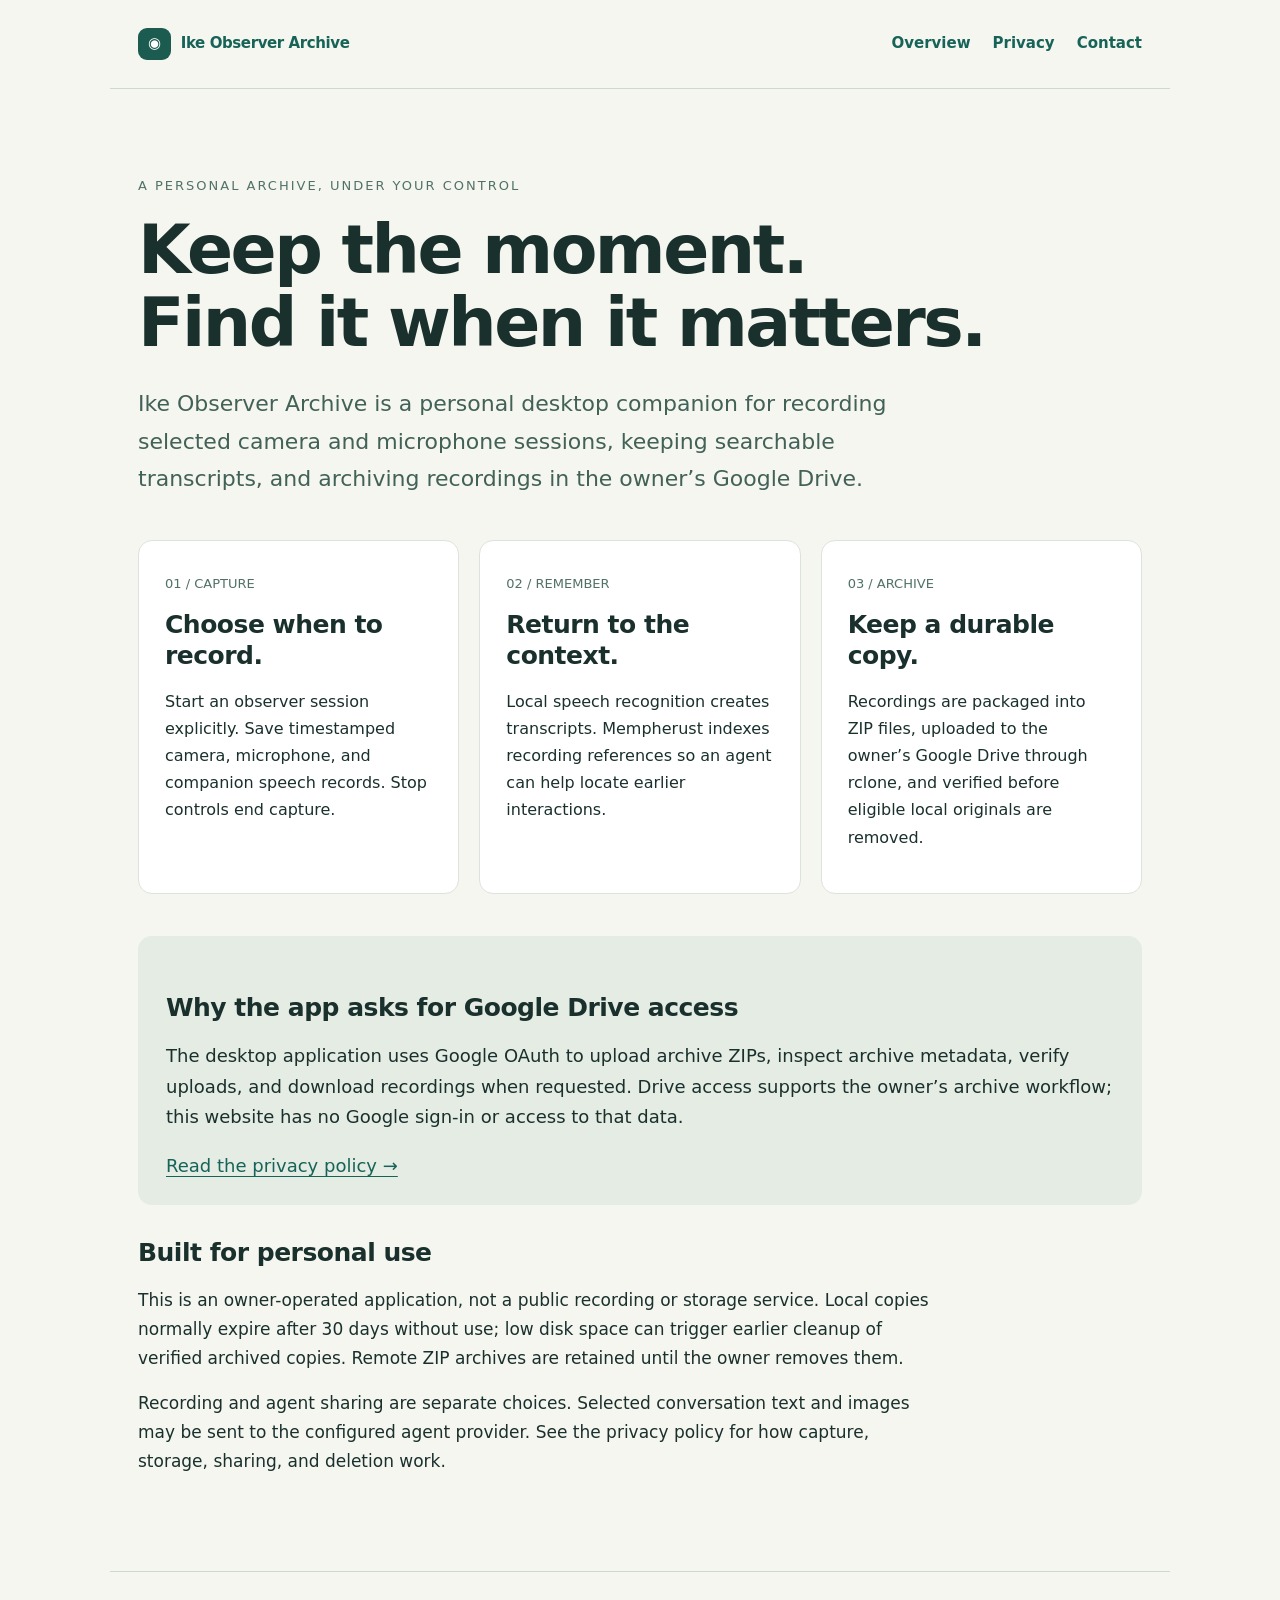
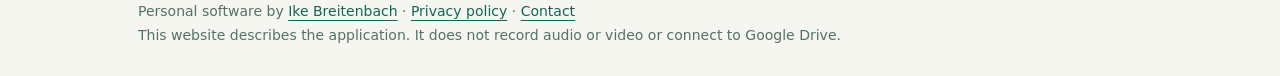
==== index.html @ a1e4c75c "Publish observer archive homepage and privacy policy" ====
<!doctype html><html lang="en"><head><meta charset="utf-8"><meta name="viewport" content="width=device-width,initial-scale=1"><meta name="description" content="Ike Observer Archive: a personal voice and camera companion with user-controlled recording and Google Drive archives."><title>Personal recording, useful recall | Ike Observer Archive</title><link rel="stylesheet" href="styles.css"></head><body><header><a class="brand" href="./"><span class="mark" aria-hidden="true">◉</span>Ike Observer Archive</a><nav aria-label="Main navigation"><a href="./">Overview</a><a href="privacy.html">Privacy</a><a href="contact.html">Contact</a></nav></header><main><p class="eyebrow">A personal archive, under your control</p><h1>Keep the moment.<br>Find it when it matters.</h1><p class="lead">Ike Observer Archive is a personal desktop companion for recording selected camera and microphone sessions, keeping searchable transcripts, and archiving recordings in the owner’s Google Drive.</p><div class="grid"><section class="card"><span class="number">01 / CAPTURE</span><h2>Choose when to record.</h2><p>Start an observer session explicitly. Save timestamped camera, microphone, and companion speech records. Stop controls end capture.</p></section><section class="card"><span class="number">02 / REMEMBER</span><h2>Return to the context.</h2><p>Local speech recognition creates transcripts. Mempherust indexes recording references so an agent can help locate earlier interactions.</p></section><section class="card"><span class="number">03 / ARCHIVE</span><h2>Keep a durable copy.</h2><p>Recordings are packaged into ZIP files, uploaded to the owner’s Google Drive through rclone, and verified before eligible local originals are removed.</p></section></div><section class="banner"><h2>Why the app asks for Google Drive access</h2><p>The desktop application uses Google OAuth to upload archive ZIPs, inspect archive metadata, verify uploads, and download recordings when requested. Drive access supports the owner’s archive workflow; this website has no Google sign-in or access to that data.</p><a href="privacy.html">Read the privacy policy →</a></section><section class="prose"><h2>Built for personal use</h2><p>This is an owner-operated application, not a public recording or storage service. Local copies normally expire after 30 days without use; low disk space can trigger earlier cleanup of verified archived copies. Remote ZIP archives are retained until the owner removes them.</p><p>Recording and agent sharing are separate choices. Selected conversation text and images may be sent to the configured agent provider. See the privacy policy for how capture, storage, sharing, and deletion work.</p></section></main><footer>Personal software by <a href="https://github.com/Ibreitenbach">Ike Breitenbach</a> · <a href="privacy.html">Privacy policy</a> · <a href="contact.html">Contact</a><br>This website describes the application. It does not record audio or video or connect to Google Drive.</footer></body></html>
---- styles.css ----
*{box-sizing:border-box}body{margin:0;background:#f5f6f0;color:#1a302d;font:18px/1.7 system-ui,sans-serif}a{color:#176358;text-underline-offset:4px}header,main,footer{max-width:1060px;margin:auto;padding:28px}header{display:flex;align-items:center;justify-content:space-between;border-bottom:1px solid #ccd8d1;gap:20px}header a{text-decoration:none;font-size:15px;font-weight:650}nav{display:flex;gap:22px}.brand{letter-spacing:-.4px}.mark{display:inline-block;background:#1c5b50;color:white;border-radius:9px;padding:3px 10px;margin-right:10px}.eyebrow{font-size:13px;text-transform:uppercase;letter-spacing:2px;color:#517168;margin:58px 0 16px}h1{font-size:clamp(38px,6vw,68px);line-height:1.08;letter-spacing:-2.5px;font-weight:600;max-width:850px;margin:0 0 26px}h2{font-size:25px;letter-spacing:-.5px;line-height:1.25;margin:32px 0 12px}.lead{font-size:22px;max-width:760px;color:#426157}.grid{display:grid;grid-template-columns:repeat(3,1fr);gap:20px;margin:42px 0}.card{padding:26px;background:white;border:1px solid #dce3dc;border-radius:14px}.card h2{margin-top:12px}.card p{font-size:16px}.number{font-size:13px;color:#517168}.banner{background:#e4ece4;border-radius:14px;padding:24px 28px;margin:32px 0}.prose{max-width:800px}.prose h1{font-size:48px}.prose p,.prose li{font-size:17px}footer{border-top:1px solid #ccd8d1;margin-top:50px;font-size:14px;color:#557167}small{font-size:14px}a:focus-visible{outline:3px solid #9a6700;outline-offset:5px}@media(max-width:700px){header{align-items:flex-start;flex-direction:column}.grid{grid-template-columns:1fr}main,header,footer{padding:22px}.eyebrow{margin-top:30px}h1{letter-spacing:-1px}.lead{font-size:20px}.prose h1{font-size:38px}}
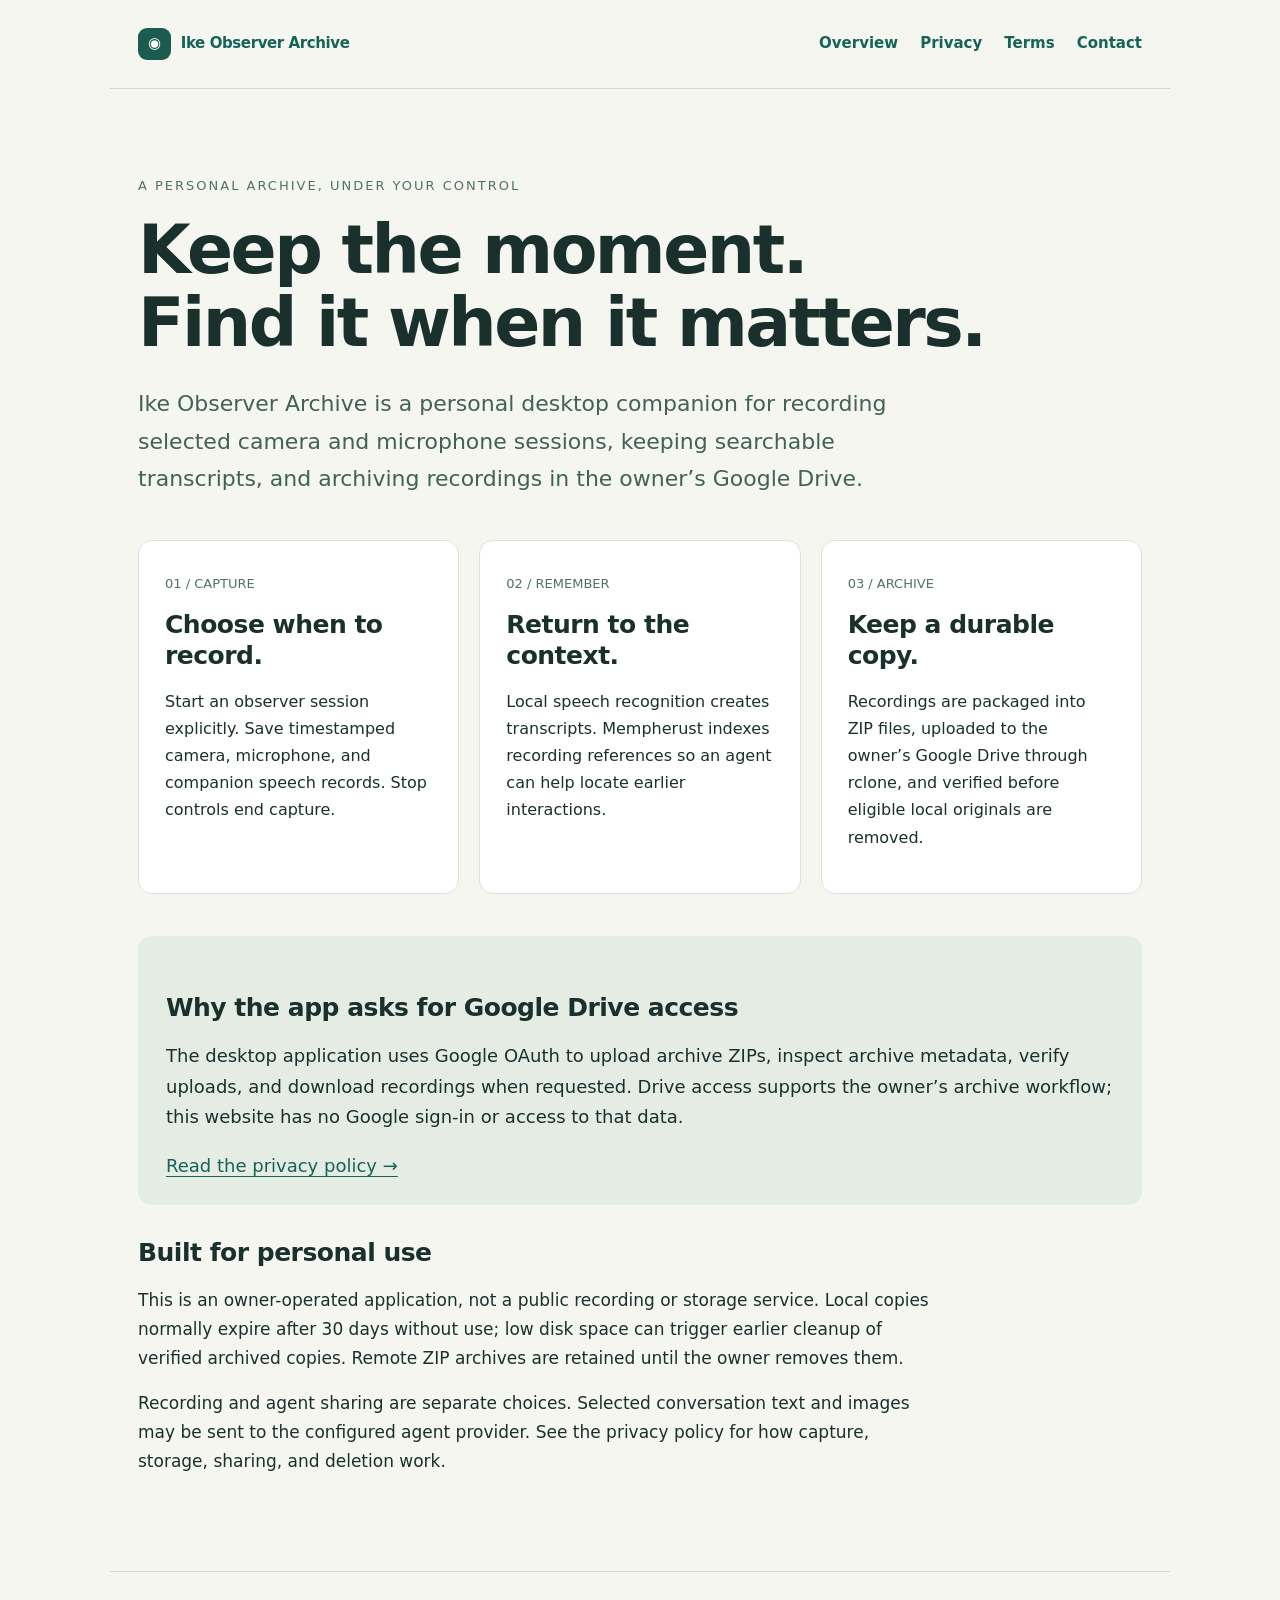
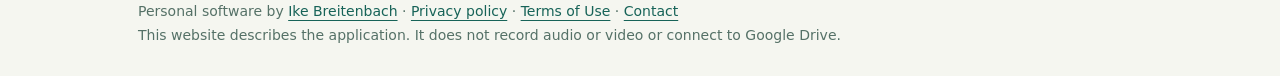
==== commit 006617e8: "Add Terms of Use and link from all pages" ====
--- a/index.html
+++ b/index.html
@@ -1 +1 @@
-<!doctype html><html lang="en"><head><meta charset="utf-8"><meta name="viewport" content="width=device-width,initial-scale=1"><meta name="description" content="Ike Observer Archive: a personal voice and camera companion with user-controlled recording and Google Drive archives."><title>Personal recording, useful recall | Ike Observer Archive</title><link rel="stylesheet" href="styles.css"></head><body><header><a class="brand" href="./"><span class="mark" aria-hidden="true">◉</span>Ike Observer Archive</a><nav aria-label="Main navigation"><a href="./">Overview</a><a href="privacy.html">Privacy</a><a href="contact.html">Contact</a></nav></header><main><p class="eyebrow">A personal archive, under your control</p><h1>Keep the moment.<br>Find it when it matters.</h1><p class="lead">Ike Observer Archive is a personal desktop companion for recording selected camera and microphone sessions, keeping searchable transcripts, and archiving recordings in the owner’s Google Drive.</p><div class="grid"><section class="card"><span class="number">01 / CAPTURE</span><h2>Choose when to record.</h2><p>Start an observer session explicitly. Save timestamped camera, microphone, and companion speech records. Stop controls end capture.</p></section><section class="card"><span class="number">02 / REMEMBER</span><h2>Return to the context.</h2><p>Local speech recognition creates transcripts. Mempherust indexes recording references so an agent can help locate earlier interactions.</p></section><section class="card"><span class="number">03 / ARCHIVE</span><h2>Keep a durable copy.</h2><p>Recordings are packaged into ZIP files, uploaded to the owner’s Google Drive through rclone, and verified before eligible local originals are removed.</p></section></div><section class="banner"><h2>Why the app asks for Google Drive access</h2><p>The desktop application uses Google OAuth to upload archive ZIPs, inspect archive metadata, verify uploads, and download recordings when requested. Drive access supports the owner’s archive workflow; this website has no Google sign-in or access to that data.</p><a href="privacy.html">Read the privacy policy →</a></section><section class="prose"><h2>Built for personal use</h2><p>This is an owner-operated application, not a public recording or storage service. Local copies normally expire after 30 days without use; low disk space can trigger earlier cleanup of verified archived copies. Remote ZIP archives are retained until the owner removes them.</p><p>Recording and agent sharing are separate choices. Selected conversation text and images may be sent to the configured agent provider. See the privacy policy for how capture, storage, sharing, and deletion work.</p></section></main><footer>Personal software by <a href="https://github.com/Ibreitenbach">Ike Breitenbach</a> · <a href="privacy.html">Privacy policy</a> · <a href="contact.html">Contact</a><br>This website describes the application. It does not record audio or video or connect to Google Drive.</footer></body></html>+<!doctype html><html lang="en"><head><meta charset="utf-8"><meta name="viewport" content="width=device-width,initial-scale=1"><meta name="description" content="Ike Observer Archive: a personal voice and camera companion with user-controlled recording and Google Drive archives."><title>Personal recording, useful recall | Ike Observer Archive</title><link rel="stylesheet" href="styles.css"></head><body><header><a class="brand" href="./"><span class="mark" aria-hidden="true">◉</span>Ike Observer Archive</a><nav aria-label="Main navigation"><a href="./">Overview</a><a href="privacy.html">Privacy</a><a href="terms.html">Terms</a><a href="contact.html">Contact</a></nav></header><main><p class="eyebrow">A personal archive, under your control</p><h1>Keep the moment.<br>Find it when it matters.</h1><p class="lead">Ike Observer Archive is a personal desktop companion for recording selected camera and microphone sessions, keeping searchable transcripts, and archiving recordings in the owner’s Google Drive.</p><div class="grid"><section class="card"><span class="number">01 / CAPTURE</span><h2>Choose when to record.</h2><p>Start an observer session explicitly. Save timestamped camera, microphone, and companion speech records. Stop controls end capture.</p></section><section class="card"><span class="number">02 / REMEMBER</span><h2>Return to the context.</h2><p>Local speech recognition creates transcripts. Mempherust indexes recording references so an agent can help locate earlier interactions.</p></section><section class="card"><span class="number">03 / ARCHIVE</span><h2>Keep a durable copy.</h2><p>Recordings are packaged into ZIP files, uploaded to the owner’s Google Drive through rclone, and verified before eligible local originals are removed.</p></section></div><section class="banner"><h2>Why the app asks for Google Drive access</h2><p>The desktop application uses Google OAuth to upload archive ZIPs, inspect archive metadata, verify uploads, and download recordings when requested. Drive access supports the owner’s archive workflow; this website has no Google sign-in or access to that data.</p><a href="privacy.html">Read the privacy policy →</a></section><section class="prose"><h2>Built for personal use</h2><p>This is an owner-operated application, not a public recording or storage service. Local copies normally expire after 30 days without use; low disk space can trigger earlier cleanup of verified archived copies. Remote ZIP archives are retained until the owner removes them.</p><p>Recording and agent sharing are separate choices. Selected conversation text and images may be sent to the configured agent provider. See the privacy policy for how capture, storage, sharing, and deletion work.</p></section></main><footer>Personal software by <a href="https://github.com/Ibreitenbach">Ike Breitenbach</a> · <a href="privacy.html">Privacy policy</a> · <a href="terms.html">Terms of Use</a> · <a href="contact.html">Contact</a><br>This website describes the application. It does not record audio or video or connect to Google Drive.</footer></body></html>
